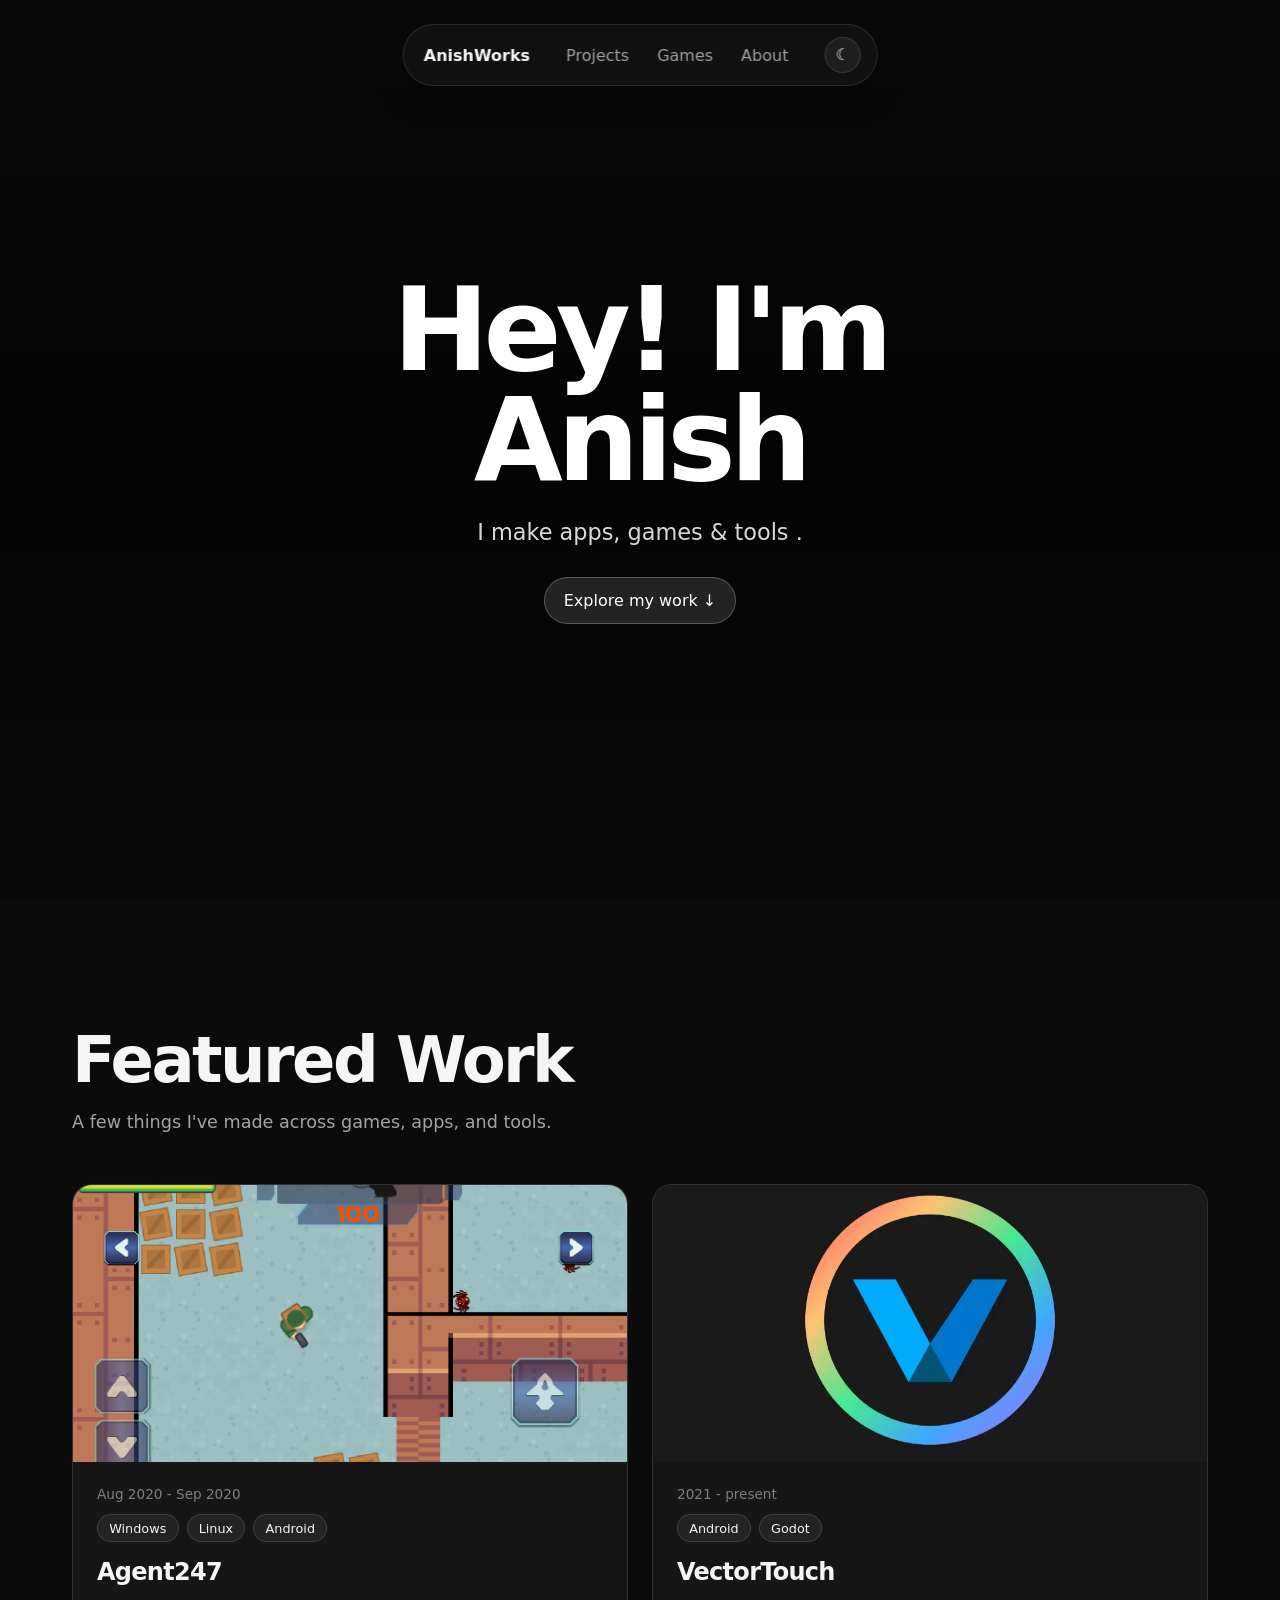
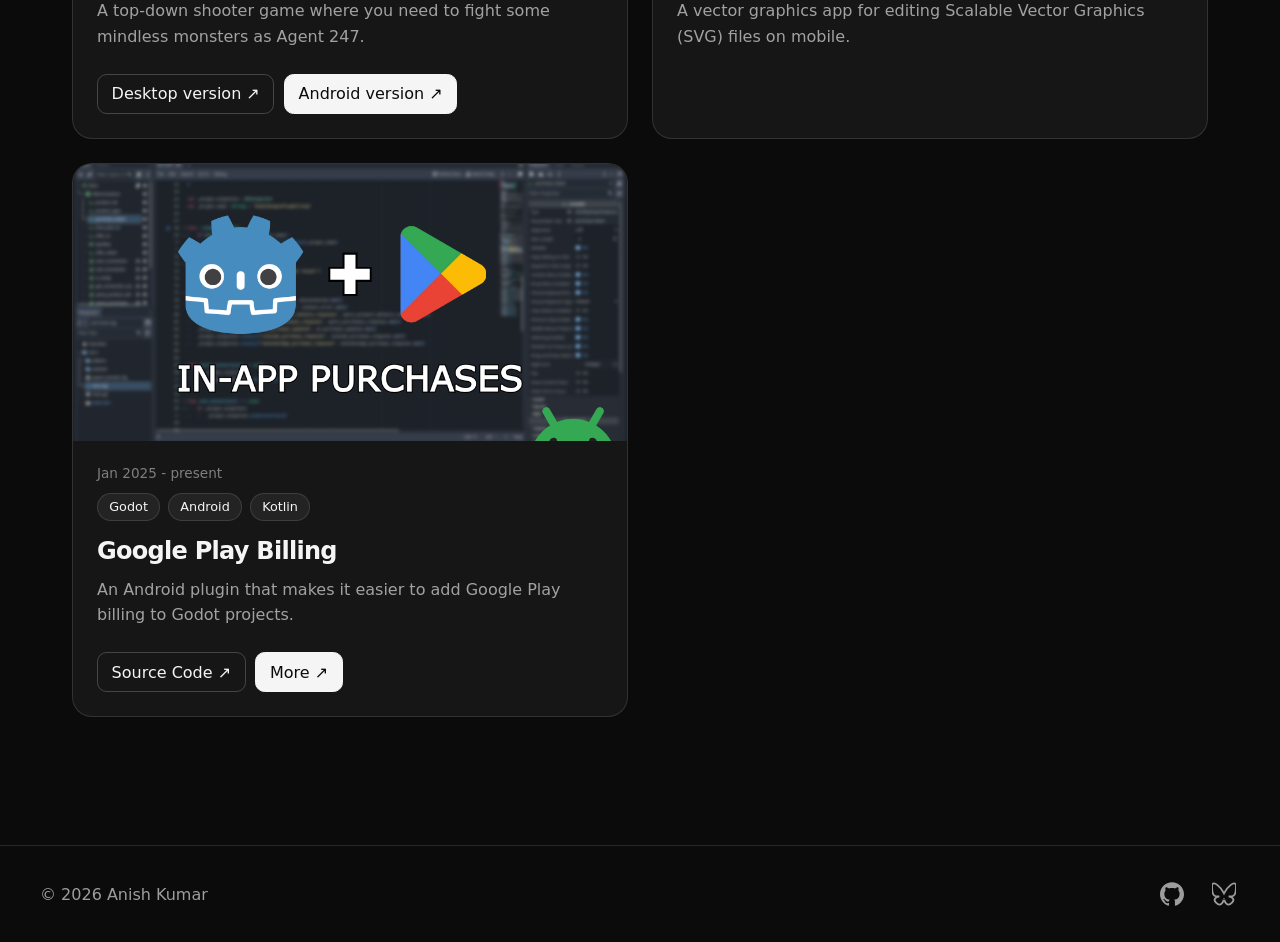
==== index.html @ 584120f8 "initial commit" ====
<!doctype html>
<html lang="en">

<head>
    <meta charset="UTF-8" />
    <title>AnishWorks</title>
    <link rel="stylesheet" href="css/style.css" />
</head>

<body>
    <nav class="navbar">
        <a class="navbar-logo" href="index.html">AnishWorks</a>

        <div class="navbar-links">
            <a href="projects.html">Projects</a>
            <a href="games.html">Games</a>
            <a href="about.html">About</a>
        </div>

        <button class="theme-toggle" type="button" aria-label="Switch to light theme">
            <span class="theme-icon theme-icon-sun">☀</span>
            <span class="theme-icon theme-icon-moon">☾</span>
        </button>
    </nav>

    <main>
        <section class="hero" id="home">
            <video class="hero-video" autoplay muted loop playsinline>
                <source src="assets/arcade-vr-video.mp4" type="video/mp4" />
            </video>

            <div class="hero-overlay"></div>

            <div class="hero-content">
                <h1>Hey! I'm Anish</h1>

                <p class="hero-description">I make apps, games & tools .</p>

                <a class="hero-button" href="#featured">Explore my work ↓</a>
            </div>
        </section>

        <section class="featured" id="featured">
            <div class="section-heading">
                <h2>Featured Work</h2>
                <p>A few things I've made across games, apps, and tools.</p>
            </div>

            <div class="featured-grid">
                <article class="project-card">
                    <div class="project-image">
                        <img src="assets/agent247.png" alt="Agent247 screenshot" />
                    </div>

                    <div class="project-info">
                        <p class="project-date">Aug 2020 - Sep 2020</p>

                        <div class="project-tags">
                            <span>Windows</span>
                            <span>Linux</span>
                            <span>Android</span>
                        </div>

                        <h3>Agent247</h3>

                        <p class="project-description">
                            A top-down shooter game where you need to fight some mindless monsters as Agent 247.
                        </p>

                        <div class="project-actions">
                            <a href="https://gamejolt.com/games/Agent47/508505" class="project-action" target="_blank" rel="noopener noreferrer">Desktop version ↗</a>
                            <a href="https://gamejolt.com/games/Agent247/524061" class="project-action project-action-secondary" target="_blank" rel="noopener noreferrer">Android version ↗</a>
                        </div>
                    </div>
                </article>

                <article class="project-card">
                    <div class="project-image">
                        <img src="assets/vectortouch.png" alt="VectorTouch app cover" />
                    </div>

                    <div class="project-info">
                        <p class="project-date">2021 - present</p>

                        <div class="project-tags">
                            <span>Android</span>
                            <span>Godot</span>
                        </div>

                        <h3>VectorTouch</h3>
                        <p class="project-description">
                            A vector graphics app for editing Scalable Vector Graphics (SVG) files on mobile.
                        </p>
                    </div>
                </article>

                <article class="project-card">
                    <div class="project-image">
                        <img src="assets/google-play-billing.png" alt="Google Play Billing plugin cover" />
                    </div>

                    <div class="project-info">
                        <p class="project-date">Jan 2025 - present</p>

                        <div class="project-tags">
                            <span>Godot</span>
                            <span>Android</span>
                            <span>Kotlin</span>
                        </div>

                        <h3>Google Play Billing</h3>

                        <p class="project-description">
                            An Android plugin that makes it easier to add Google Play billing to Godot projects.
                        </p>

                        <div class="project-actions">
                            <a href="https://github.com/godot-sdk-integrations/godot-google-play-billing" class="project-action" target="_blank" rel="noopener noreferrer">Source Code ↗</a>
                            <a href="https://godot-sdk-integrations.github.io/godot-google-play-billing/index.html" class="project-action project-action-secondary" target="_blank" rel="noopener noreferrer">More ↗</a>
                        </div>
                    </div>
                </article>
            </div>
        </section>
    </main>

    <footer class="site-footer">
        <p class="footer-copyright">© 2026 Anish Kumar</p>

        <div class="footer-socials">
            <a href="https://github.com/syntaxerror247" class="footer-social" aria-label="GitHub" target="_blank" rel="noopener noreferrer">
                <svg role="img" viewBox="0 0 24 24" xmlns="http://www.w3.org/2000/svg"><title>GitHub</title><path d="M12 .297c-6.63 0-12 5.373-12 12 0 5.303 3.438 9.8 8.205 11.385.6.113.82-.258.82-.577 0-.285-.01-1.04-.015-2.04-3.338.724-4.042-1.61-4.042-1.61C4.422 18.07 3.633 17.7 3.633 17.7c-1.087-.744.084-.729.084-.729 1.205.084 1.838 1.236 1.838 1.236 1.07 1.835 2.809 1.305 3.495.998.108-.776.417-1.305.76-1.605-2.665-.3-5.466-1.332-5.466-5.93 0-1.31.465-2.38 1.235-3.22-.135-.303-.54-1.523.105-3.176 0 0 1.005-.322 3.3 1.23.96-.267 1.98-.399 3-.405 1.02.006 2.04.138 3 .405 2.28-1.552 3.285-1.23 3.285-1.23.645 1.653.24 2.873.12 3.176.765.84 1.23 1.91 1.23 3.22 0 4.61-2.805 5.625-5.475 5.92.42.36.81 1.096.81 2.22 0 1.606-.015 2.896-.015 3.286 0 .315.21.69.825.57C20.565 22.092 24 17.592 24 12.297c0-6.627-5.373-12-12-12"/></svg>
            </a>

            <a href="https://bsky.app/profile/syntaxerror247.bsky.social" class="footer-social" aria-label="Bluesky" target="_blank" rel="noopener noreferrer">
                <svg role="img" viewBox="0 0 24 24" xmlns="http://www.w3.org/2000/svg"><title>Bluesky</title><path d="M5.202 2.857C7.954 4.922 10.913 9.11 12 11.358c1.087-2.247 4.046-6.436 6.798-8.501C20.783 1.366 24 .213 24 3.883c0 .732-.42 6.156-.667 7.037-.856 3.061-3.978 3.842-6.755 3.37 4.854.826 6.089 3.562 3.422 6.299-5.065 5.196-7.28-1.304-7.847-2.97-.104-.305-.152-.448-.153-.327 0-.121-.05.022-.153.327-.568 1.666-2.782 8.166-7.847 2.97-2.667-2.737-1.432-5.473 3.422-6.3-2.777.473-5.899-.308-6.755-3.369C.42 10.04 0 4.615 0 3.883c0-3.67 3.217-2.517 5.202-1.026"/></svg>
            </a>
        </div>
    </footer>

    <script src="js/theme.js"></script>
</body>
</html>
---- css/style.css ----
:root {
    color-scheme: dark;

    --background: #0b0b0b;
    --surface: #161616;
    --surface-hover: #1d1d1d;

    --text: #f5f5f5;
    --text-muted: rgba(255, 255, 255, 0.6);
    --text-subtle: rgba(255, 255, 255, 0.45);

    --border: rgba(255, 255, 255, 0.12);
    --border-strong: rgba(255, 255, 255, 0.2);

    --navbar-background: rgba(20, 20, 20, 0.75);

    --shadow: rgba(0, 0, 0, 0.35);
}

[data-theme="light"] {
    color-scheme: light;

    --background: #fafafa;
    --surface: #ffffff;
    --surface-hover: #f4f4f4;

    --text: #171717;
    --text-muted: rgba(0, 0, 0, 0.62);
    --text-subtle: rgba(0, 0, 0, 0.45);

    --border: rgba(0, 0, 0, 0.1);
    --border-strong: rgba(0, 0, 0, 0.18);

    --navbar-background: rgba(255, 255, 255, 0.78);

    --shadow: rgba(0, 0, 0, 0.1);
}

* {
    box-sizing: border-box;
}

html {
    scroll-behavior: smooth;
}

body {
    margin: 0;

    font-family:
        system-ui,
        "Segoe UI",
        sans-serif;

    color: var(--text);
    background: var(--background);

    transition:
        color 0.3s ease,
        background-color 0.3s ease;
}

.navbar {
    position: fixed;
    top: 1.5rem;
    left: 50%;

    transform: translateX(-50%);

    z-index: 100;

    display: flex;
    align-items: center;
    flex-wrap: nowrap;

    width: max-content;
    max-width: calc(100% - 2rem);

    gap: 1.5rem;

    padding: 0.75rem 1rem 0.75rem 1.25rem;

    background: var(--navbar-background);

    border: 1px solid var(--border);
    border-radius: 999px;

    backdrop-filter: blur(12px);

    box-shadow: 0 0.5rem 2rem var(--shadow);
}

.navbar-logo {
    flex-shrink: 0;

    color: var(--text);
    text-decoration: none;
    font-weight: 700;

    white-space: nowrap;
}

.navbar-links {
    display: flex;
    align-items: center;

    flex-wrap: nowrap;
    flex-shrink: 0;

    gap: 0.25rem;
}

.navbar-links a {
    flex-shrink: 0;

    padding: 0.5rem 0.75rem;

    color: var(--text-muted);

    text-decoration: none;
    white-space: nowrap;

    border-radius: 999px;

    transition:
        color 0.2s ease,
        background-color 0.2s ease;
}

.navbar-links a:hover,
.navbar-links a.active {
    color: var(--text);

    background: rgba(128, 128, 128, 0.12);
}

.theme-toggle {
    position: relative;

    display: flex;
    align-items: center;
    justify-content: center;

    flex-shrink: 0;

    width: 2.25rem;
    height: 2.25rem;

    padding: 0;

    color: var(--text);

    background: rgba(128, 128, 128, 0.12);

    border: 1px solid var(--border);
    border-radius: 50%;

    cursor: pointer;

    transition:
        background-color 0.2s ease,
        transform 0.2s ease;
}

.theme-toggle:hover {
    background: rgba(128, 128, 128, 0.2);

    transform: rotate(12deg);
}

.theme-icon {
    position: absolute;

    display: flex;
    align-items: center;
    justify-content: center;

    font-size: 1rem;
    line-height: 1;

    transition:
        opacity 0.25s ease,
        transform 0.3s ease;
}

.theme-icon-sun {
    opacity: 0;

    transform:
        scale(0.5)
        rotate(-90deg);
}

.theme-icon-moon {
    opacity: 1;

    transform:
        scale(1)
        rotate(0);
}

[data-theme="light"] .theme-icon-sun {
    opacity: 1;

    transform:
        scale(1)
        rotate(0);
}

[data-theme="light"] .theme-icon-moon {
    opacity: 0;

    transform:
        scale(0.5)
        rotate(90deg);
}

.hero {
    position: relative;

    min-height: 100vh;

    overflow: hidden;

    display: flex;
    align-items: center;
    justify-content: center;

    background: #111;
}

.hero-video {
    position: absolute;
    inset: 0;

    width: 100%;
    height: 100%;

    object-fit: cover;
}

.hero-overlay {
    position: absolute;
    inset: 0;

    background: linear-gradient(to bottom, rgba(0, 0, 0, 0.5), rgba(0, 0, 0, 0.8) 50%, rgba(0, 0, 0, 0.5) 100%);
}

.hero-content {
    position: relative;

    z-index: 1;

    max-width: 900px;

    padding: 2rem;

    text-align: center;

    color: white;
}

.hero-content h1 {
    margin: 0;

    font-size: clamp(3.5rem, 9vw, 8rem);

    line-height: 0.95;

    letter-spacing: -0.05em;
}

.hero-description {
    margin: 1.5rem 0 2rem;

    font-size: clamp(1.1rem, 2vw, 1.4rem);

    opacity: 0.85;
}

.hero-button {
    display: inline-flex;
    align-items: center;

    gap: 0.75rem;

    padding: 0.8rem 1.2rem;

    color: white;

    text-decoration: none;

    background: rgba(255, 255, 255, 0.12);

    border: 1px solid rgba(255, 255, 255, 0.25);
    border-radius: 999px;

    backdrop-filter: blur(10px);

    transition:
        background-color 0.2s ease,
        transform 0.2s ease;
}

.hero-button:hover {
    background: rgba(255, 255, 255, 0.2);

    transform: translateY(-2px);
}

.hero-button span {
    font-size: 1.1rem;
}

.section-heading {
    max-width: 650px;

    margin-bottom: 3rem;
}

.section-heading h2 {
    margin: 0;

    font-size: clamp(2.5rem, 5vw, 4rem);

    line-height: 1;

    letter-spacing: -0.04em;
}

.section-heading > p:last-child {
    margin-top: 1rem;

    font-size: 1.1rem;

    line-height: 1.6;

    opacity: 0.65;
}


.featured {
    max-width: 1200px;

    margin: 0 auto;

    padding: 8rem 2rem;
}

.featured-grid {
    display: grid;

    grid-template-columns: repeat(2, 1fr);

    gap: 1.5rem;
}

.project-list {
    max-width: 1200px;

    margin: 0 auto;

    padding: 0 2rem 8rem;

    display: grid;

    grid-template-columns: repeat(2, 1fr);

    gap: 1.5rem;
}

.project-card {
    min-width: 0;

    color: var(--text);

    background: var(--surface);

    border: 1px solid var(--border);

    border-radius: 1.25rem;

    overflow: hidden;
}

.project-image {
    aspect-ratio: 2 / 1;

    overflow: hidden;
}

.project-image img {
    display: block;

    width: 100%;
    height: 100%;

    object-fit: cover;
}

.project-info {
    padding: 1.5rem;
}

.project-date {
    margin: 0;

    font-size: 0.85rem;

    color: var(--text-subtle);
}

.project-tags {
    display: flex;
    flex-wrap: wrap;

    gap: 0.5rem;

    margin: 0.75rem 0 1rem;
}

.project-tags span {
    padding: 0.35rem 0.7rem;

    font-size: 0.8rem;
    font-weight: 500;

    color: var(--text);

    background: rgba(128, 128, 128, 0.12);

    border: 1px solid var(--border);

    border-radius: 999px;
}

.project-info h3 {
    margin: 0;

    font-size: 1.5rem;

    letter-spacing: -0.03em;
}

.project-description {
    max-width: 600px;

    margin: 0.75rem 0 0;

    line-height: 1.6;

    color: var(--text-muted);
}

.project-actions {
    display: flex;
    flex-wrap: wrap;

    gap: 0.6rem;

    margin-top: 1.5rem;
}

.project-action {
    display: inline-flex;
    align-items: center;

    gap: 0.5rem;

    padding: 0.6rem 0.85rem;

    color: var(--text);

    text-decoration: none;

    background: transparent;

    border: 1px solid var(--border-strong);
    border-radius: 0.6rem;

    transition:
        background-color 0.2s ease,
        border-color 0.2s ease;
}

.project-action:hover {
    background: var(--surface-hover);

    border-color: var(--border-strong);
}

.project-action span {
    font-size: 1rem;
}

.project-action-secondary {
    color: var(--background);

    background: var(--text);

    border-color: var(--text);
}

.project-action-secondary:hover {
    color: var(--background);

    background: var(--text);

    border-color: var(--text);

    opacity: 0.85;
}

.page-header {
    max-width: 800px;

    margin: 0 auto;

    padding: 12rem 2rem 5rem;
}

.page-header h1 {
    margin: 0;

    font-size: clamp(3rem, 7vw, 5.5rem);

    line-height: 0.95;

    letter-spacing: -0.05em;
}

.page-header > p:last-child {
    max-width: 650px;

    margin-top: 1.5rem;

    font-size: 1.1rem;

    line-height: 1.6;

    opacity: 0.65;
}

.about-intro {
    max-width: 1000px;

    margin: 0 auto;

    padding: 12rem 2rem 8rem;
}

.about-eyebrow {
    margin: 0 0 1rem;

    font-size: 0.8rem;
    font-weight: 600;

    letter-spacing: 0.1em;
    text-transform: uppercase;

    opacity: 0.5;
}

.about-intro h1 {
    margin: 0;

    font-size: clamp(4rem, 10vw, 8rem);

    line-height: 0.9;

    letter-spacing: -0.06em;
}

.about-lead {
    max-width: 700px;

    margin: 2rem 0 0;

    font-size: clamp(1.25rem, 2.5vw, 1.6rem);

    line-height: 1.5;

    color: var(--text-muted);
}

.about-section {
    max-width: 1200px;

    margin: 0 auto;

    padding: 6rem 2rem;

    display: grid;

    grid-template-columns: 1fr 1.5fr;

    gap: 5rem;

    border-top: 1px solid var(--border);
}

.about-section-heading h2 {
    margin: 0;

    font-size: clamp(2.5rem, 5vw, 4rem);

    line-height: 1;

    letter-spacing: -0.04em;
}

.about-section-heading .section-eyebrow {
    margin-bottom: 0.75rem;
}

.about-text {
    max-width: 650px;
}

.about-text p {
    margin: 0 0 1.5rem;

    font-size: 1.1rem;

    line-height: 1.8;

    color: var(--text-muted);
}

.about-text p:last-child {
    margin-bottom: 0;
}

.about-focus-grid {
    display: grid;

    grid-template-columns: repeat(3, 1fr);

    gap: 1rem;
}

.about-focus {
    padding: 1.5rem;

    background: var(--surface);

    border: 1px solid var(--border);

    border-radius: 1.25rem;
}

.about-focus-number {
    display: block;

    margin-bottom: 3rem;

    font-size: 0.8rem;

    color: var(--text-subtle);
}

.about-focus h3 {
    margin: 0 0 0.75rem;

    font-size: 1.3rem;

    letter-spacing: -0.02em;
}

.about-focus p {
    margin: 0;

    line-height: 1.6;

    color: var(--text-muted);
}

.about-links-section {
    padding-bottom: 8rem;
}

.about-links {
    display: flex;
    flex-direction: column;

    gap: 0.75rem;
}

.about-link {
    display: flex;
    align-items: center;
    justify-content: space-between;

    padding: 1.25rem 1.5rem;

    color: var(--text);

    text-decoration: none;

    background: var(--surface);

    border: 1px solid var(--border);

    border-radius: 0.9rem;

    transition:
        background-color 0.2s ease,
        border-color 0.2s ease;
}

.about-link:hover {
    background: var(--surface-hover);

    border-color: var(--border-strong);
}


.site-footer {
    display: flex;
    align-items: center;
    justify-content: space-between;
    gap: 2rem;

    padding: 2rem 2.5rem;

    border-top: 1px solid var(--border);
    color: var(--text-muted);
}

.footer-copyright {
    margin: 0;
    font-size: 1rem;
}

.footer-socials {
    display: flex;
    align-items: center;
    gap: 1.25rem;
}

.footer-social {
    display: flex;
    align-items: center;
    justify-content: center;

    width: 2rem;
    height: 2rem;

    color: var(--text-muted);
    text-decoration: none;

    transition:
        color 0.2s ease,
        transform 0.2s ease;
}

.footer-social:hover {
    color: var(--text);
    transform: translateY(-2px);
}

.footer-social svg {
    width: 1.5rem;
    height: 1.5rem;

    fill: currentColor;
    stroke: none;
}

.footer-social:last-child svg {
    fill: none;
    stroke: currentColor;
    stroke-width: 1.8;
}


/* Mobile */

@media (max-width: 600px) {

    .navbar {
        top: 1rem;

        max-width: none;

        gap: 0.4rem;

        padding: 0.5rem 0.5rem 0.5rem 0.8rem;
    }

    .navbar-links {
        flex: 1;

        justify-content: space-between;

        gap: 0;
    }

    .navbar-links a {
        padding: 0.4rem 0.5rem;

        font-size: 0.85rem;
    }

    .theme-toggle {
        width: 2rem;
        height: 2rem;
    }

    .featured {
        padding: 5rem 1.25rem;
    }

    .featured-grid {
        grid-template-columns: 1fr;
    }

    .page-header {
        padding: 9rem 1.25rem 4rem;
    }

    .project-list {
        grid-template-columns: 1fr;

        padding: 0 1.25rem 5rem;
    }

    .project-info {
        padding: 1.25rem;
    }

    .about-intro {
        padding: 9rem 1.25rem 5rem;
    }

    .about-section {
        padding: 4rem 1.25rem;

        grid-template-columns: 1fr;

        gap: 2.5rem;
    }

    .about-focus-grid {
        grid-template-columns: 1fr;
    }

    .about-focus-number {
        margin-bottom: 2rem;
    }

    .about-links-section {
        padding-bottom: 5rem;
    }

    .site-footer {
        padding: 1.5rem 1.25rem;
    }

    .footer-socials {
        gap: 0.75rem;
    }
}
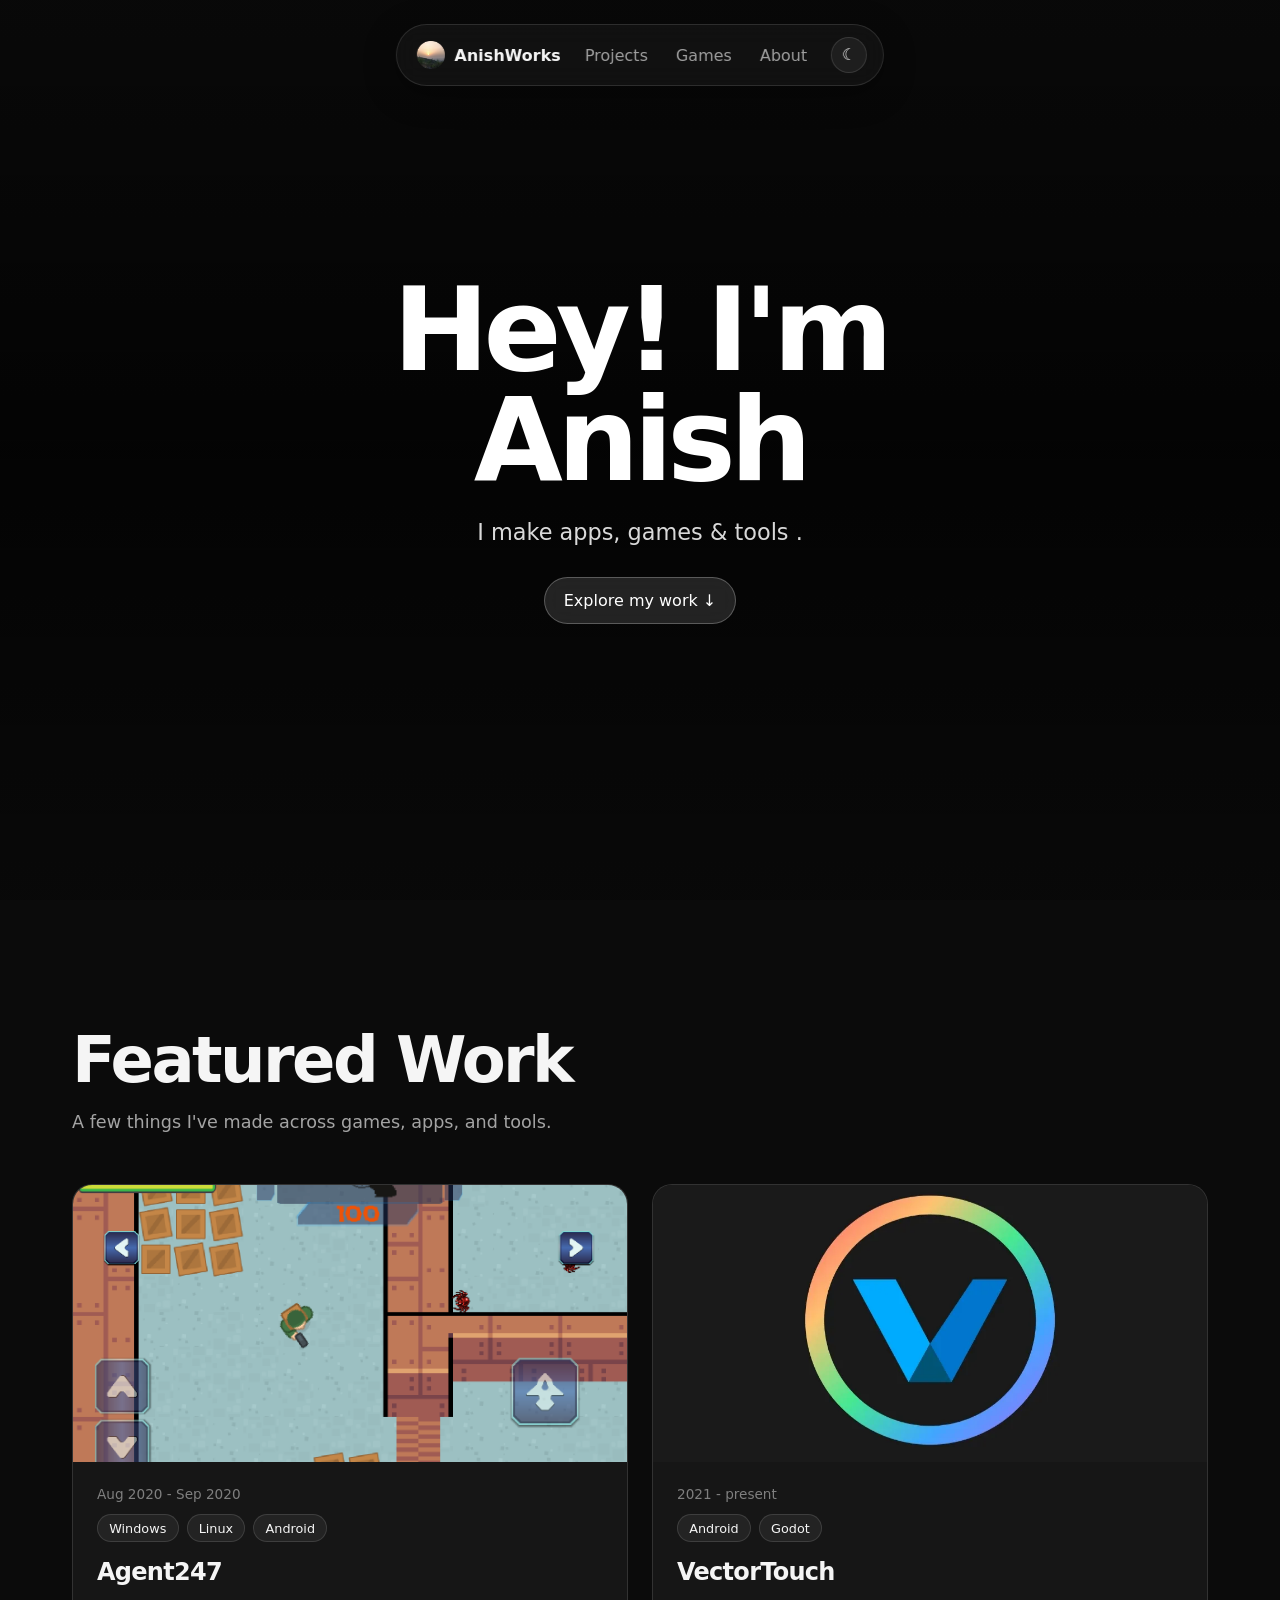
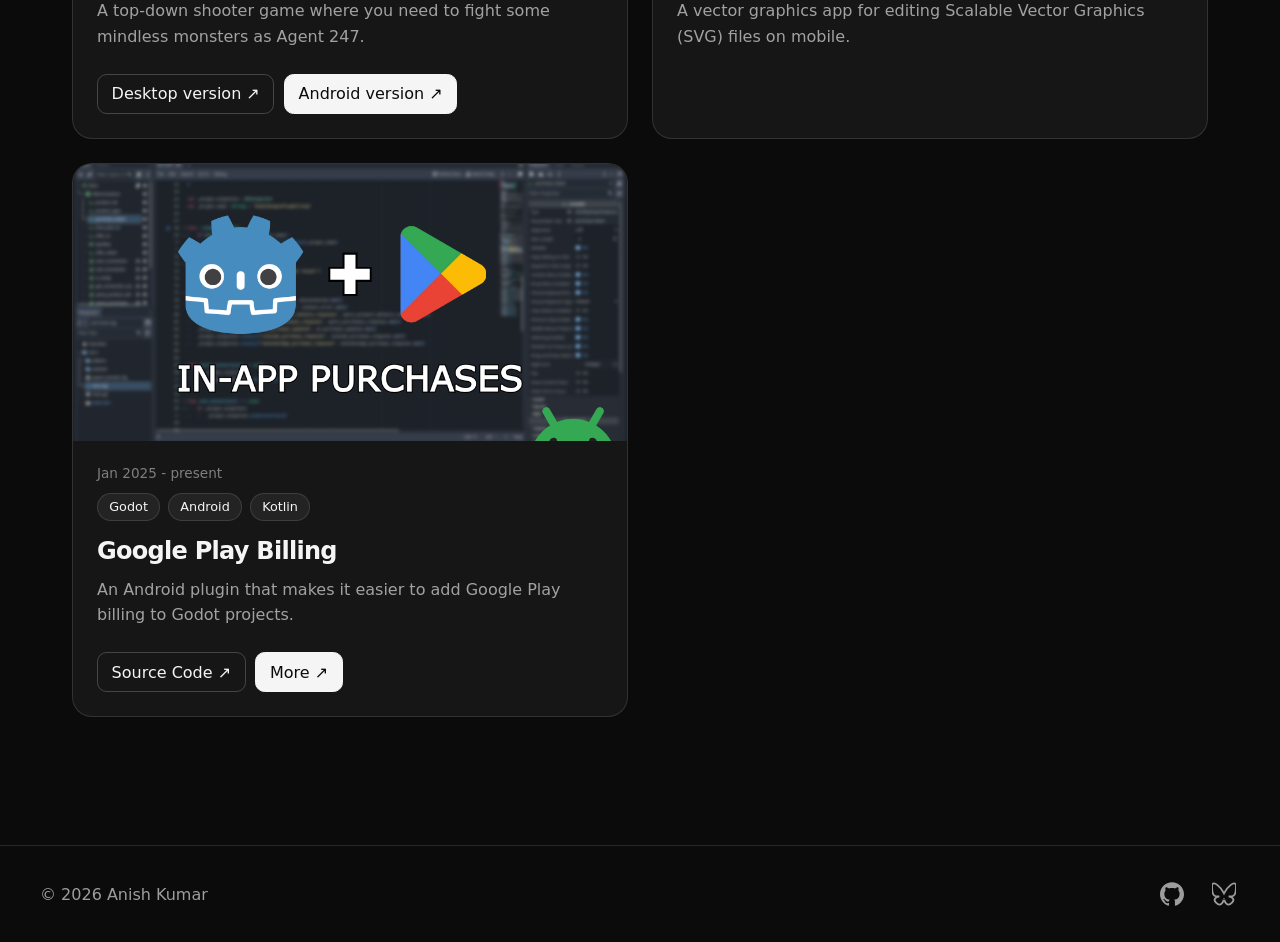
==== commit c6b279ad: "Reduce navbar logo spacing" ====
--- a/index.html
+++ b/index.html
@@ -3,18 +3,23 @@
 
 <head>
     <meta charset="UTF-8" />
+    <meta name="viewport" content="width=device-width, initial-scale=1.0">
     <title>AnishWorks</title>
-    <link rel="stylesheet" href="css/style.css" />
+    <link rel="icon" href="/assets/favicon.png" type="image/png" />
+    <link rel="stylesheet" href="/css/style.css" />
 </head>
 
 <body>
     <nav class="navbar">
-        <a class="navbar-logo" href="index.html">AnishWorks</a>
+        <a class="navbar-logo" href="/">
+            <img src="/assets/favicon.png" alt="AnishWorks logo" />
+            AnishWorks
+        </a>
 
         <div class="navbar-links">
-            <a href="projects.html">Projects</a>
-            <a href="games.html">Games</a>
-            <a href="about.html">About</a>
+            <a href="/projects">Projects</a>
+            <a href="/games">Games</a>
+            <a href="/about">About</a>
         </div>
 
         <button class="theme-toggle" type="button" aria-label="Switch to light theme">
--- a/css/style.css
+++ b/css/style.css
@@ -76,7 +76,7 @@
     width: max-content;
     max-width: calc(100% - 2rem);
 
-    gap: 1.5rem;
+    gap: 0.75rem;
 
     padding: 0.75rem 1rem 0.75rem 1.25rem;
 
@@ -91,13 +91,21 @@
 }
 
 .navbar-logo {
-    flex-shrink: 0;
+    display: flex;
+    align-items: center;
+    gap: 0.6rem;
 
     color: var(--text);
     text-decoration: none;
-    font-weight: 700;
+    font-weight: 600;
 
     white-space: nowrap;
+}
+
+.navbar-logo img {
+    width: 1.75rem;
+    height: 1.75rem;
+    object-fit: contain;
 }
 
 .navbar-links {
@@ -773,6 +781,30 @@
     stroke-width: 1.8;
 }
 
+.not-found {
+    min-height: calc(100vh - 80px);
+    display: flex;
+    flex-direction: column;
+    align-items: center;
+    justify-content: center;
+
+    padding: 6rem 2rem;
+    text-align: center;
+}
+
+.not-found h1 {
+    margin: 0;
+    font-size: clamp(6rem, 15vw, 12rem);
+    line-height: 0.9;
+    letter-spacing: -0.06em;
+}
+
+.not-found p {
+    margin: 1.5rem 0 2rem;
+    color: var(--text-muted);
+    font-size: 1.1rem;
+}
+
 
 /* Mobile */
 
